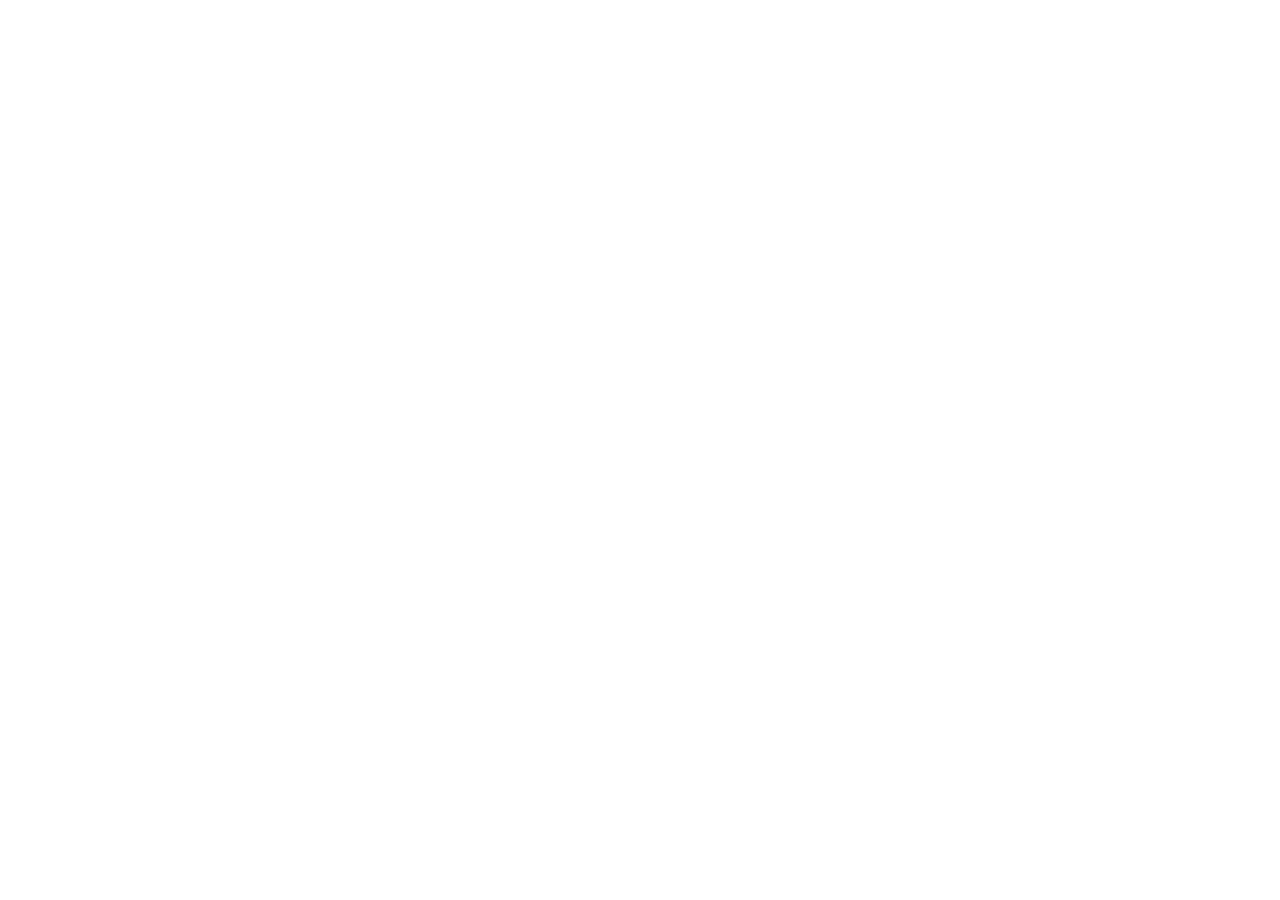
==== index.html @ 8b73166a "Add files via upload" ====
<!doctype html><html lang="en-US" dir="ltr"><head><meta charset="utf-8"><meta http-equiv="Content-Security-Policy" content="default-src 'self'; base-uri 'self'; script-src 'self' blob: 'wasm-unsafe-eval' https://apis.google.com https://accounts.google.com https://js.live.net https://app.box.com https://www.dropbox.com https://maps.googleapis.com https://cdn.firstpromoter.com https://calendly.com https://miro.com https://platform.harvestapp.com https://*.wistia.net/assets/ https://*.wistia.com/assets/ https://src.litix.io https://*.daily.co https://api.daily.co https://*.dailywebrtc.com https://*.dailywebrtc.net https://zapier.com https://cdn.zapier.com https://ct.capterra.com https://*.clarity.ms https://www.googletagmanager.com https://www.googleadservices.com https://www.google-analytics.com https://ssl.google-analytics.com https://hat.thepointyspritesclub.com https://www.redditstatic.com https://googleads.g.doubleclick.net https://core.thepointyspritesclub.com https://m.servedby-buysellads.com https://canny.io https://sdk.canny.io https://snap.licdn.com https://www.google.com/recaptcha/ https://www.gstatic.com/recaptcha/ https://www.gstatic.cn/recaptcha/releases/ https://recaptcha.net/recaptcha/ https://*.sdk.awswaf.com https://*.token.awswaf.com https://connect.facebook.net https://x.clearbitjs.com https://s.pinimg.com https://sdk.minervaknows.com https://sdk-services.minervaknows.com https://pendo-io-static.storage.googleapis.com https://cdn.pendo.io https://pendo-static-5086206243897344.storage.googleapis.com https://data.pendo.io https://app.pendo.io https://content.webproduct.clickup.com https://data.webproduct.clickup.com 'sha256-4F3AlVDfHOAh+oYhZPs3EVMNLNadjO8On0Dw7KGh/0k=' 'sha256-HlaGGq5nhTgcEEAWmEiWF8Bdf6qDczq6wsXFnlEg7Tg=' https://fast.chameleon.io 'sha256-NztFZBIwTwKXUaLLqfhebVwi8A5ATSAjms62gQRI/yQ=' 'sha256-ZAv/hG6n0JedKoJr6z2AHTmkY7cKU/vhYWp5h3dVIsk=' https://cdn.pdst.fm https://d34r8q7sht0t9k.cloudfront.net/tag.js 'sha256-j2ps3etSlArdF3rx5RB3P1LHnZ5QaPvxPl1kLybUU1I=' todesktop-internal: https://code.highcharts.com https://embedding.workato.com https://*.tailwindcss.com https://unpkg.com/html2canvas https://*.apis.google.com 'unsafe-hashes' 'sha256-ybpuHWEZ3bX+lEvbmW9aOo864Z5/IC3NQveF73hWB3g=' 'sha256-rRMdkshZyJlCmDX27XnL7g3zXaxv7ei6Sg+yt4R3svU=' 'sha256-46mc3H6z56gnOReRHr//8M7FxjqtSaDN7KetqqduuiE=' 'sha256-lo7ZdP6kFds+wf1WMWvn7MhcFVFJV44kAXODRevzRZ8=' 'sha256-kjwZ9XFHUXkRgP39E+c2Nq0vJmP8LXFE0uBk6CONyps=' 'sha256-lYEr2zHO9mOSeyRaGwAV3ONrKh8W0bkmiI1dNP3XPw8=' 'sha256-LMJv8ESlfiCF+9pWKUez+VXyvZdYrT+fcQ3Eps4XPyQ=' 'sha256-O9aq+7SwZvvc0fhedjnYucjU23ErSZyDH2NlMpTcIrg=' 'sha256-crv0swrwxjIlHW1jNIPi6B6rE2DSmtsXQFN5PQKnM28=' 'sha256-18PfGZ5/htE/jRivbwelUdaz5nHCggm6Z4DwoAxuuuQ=' 'sha256-ZdDTEfl8xrGn7iZ/2mMDizDIe6JRmep2vz9STHJi4Zs=' 'sha256-XmUonDD4SHX/8KL3j/86z0J1usvsHZ1xoxcYIkK9ofY=' 'sha256-TMQYQm5DIUPhkboCV7JZ+UNcKeh2iHk2kDZ+GzVnZyM=' 'sha256-rv9RoPCujGN0BWUcqLIueZC4J98NAoFBaa2VQHSBLUA=' 'sha256-MhQnurjVkR0d3jTJlT4vDS8W1Ul2ufyOI9GbZmyONCc=' 'sha256-fkL1dWflM/Pp1A6PqNJzVUuQZHXkpviRNjFFgUWDc0o=' 'sha256-JrwHtCkAMCxphN8OUZ/8B2IOHBF0GxYQVm/u8lnHk5U=' 'sha256-aPtbM89KJ2QtT9b3cTayhhL6B9UAtlXVAIrISmkAqlo=' 'sha256-dplqP925cq1wFUU0QEM3ErDaKHbkInjAYRqinz3ckA4=' 'sha256-+WyYVdw/xyJMSon2S4rJiuvQwzfxnaOVyO9fBWnBdfI=' 'sha256-d53GrCUkhYjY5Gg+lvPu4EvwVHF469YN3xDuBKJ1zlw=' 'sha256-6YVBj8Dp8/hmBCVa1GkZq10MnLp4jxNZ7DlQg/1e9do=' 'sha256-c46qGWZpjsaDTejjs2vXcwKULa5GqfWHy6NpfRj7RLo=' 'sha256-NAVhSZ+FJwaLOVUVF5pNJJHxUVkbWK5v3gCC+rhwqUE=' 'sha256-9/0hd96qoXdEcT1/9WrK3RBCF0b9iAcQILT7kCdqymI=' 'sha256-8NDdvKWDYv66kjW9fgz/ZKScITpkp4dbsM+TA/O04RM=' 'sha256-d9X+lt79bIweOwRmtIJ8+D3H5ccnoQF34RXSUTL6hvY=' 'sha256-tfwk6Z/5gbYQErJTx0xXYv88nf2sOTB9ziGzTRM780I=' 'sha256-r0zKdIaVXL5La22Qv6w3BFOUx0ZioSsqoP8AOEdGty0=' 'sha256-4Hq8ngOaih5AFi/QwY8sfU4scUQ7UWGxcITuIl1h45Y=' 'sha256-G574QxiyzjYg5WRPE1EIV7ybIvR8RSwSodlLw3OSsSo=' 'sha256-62dGtgZECu/Vf7xGnq6kk2x9UEFtACjjvxdPXV22Y1I=' 'sha256-A1G2PMl7phK8KZzsPIbRZuxaapDp859I6mcj40iW1Vo=' 'sha256-J3lp2ucUq+OQgBYI0rDj0IUEuz0buuDTaQjYGjNVQgU=' 'sha256-HsDuP/JOW1/mYiKGwTIYa1MLC/2ccZaJNF8oxxGPr+I=' 'sha256-n8SeBQJ44hfg74TlDOKj4U2ORkgMfIj5ms8CC25yEBk=' https://*.singular.com https://*.singular.net https://datadoghq.com https://tpc.googlesyndication.com https://*.walkme.com https://cdn.segment.com https://data.web.clickup.com/next-integrations/ https://*.taboola.com https://*.pointmediatracker.com https://*.marketo.net https://pages.clickup.com https://*.facebook.net https://*.tiktok.com https://*.leandata.com https://bat.bing.com https://*.onmaven.app https://songbirdstag.cardinalcommerce.com https://songbird.cardinalcommerce.com https://cas.static.client.cardinaltrusted.com https://static.client.cardinaltrusted.com https://c.paypal.com https://*.paypal.com https://*.paypalobjects.com https://*.venmo.com https://embed.reddit.com https://platform.twitter.com; style-src 'self' 'unsafe-inline' https://cdn.zapier.com https://accounts.google.com https://app.pendo.io https://cdn.pendo.io https://pendo-static-5086206243897344.storage.googleapis.com https://content.webproduct.clickup.com blob: https://fast.wistia.com https://fonts.googleapis.com https://*.walkme.com https://pages.clickup.com https://*.leandata.com https://*.paypal.com https://*.paypalobjects.com https://*.venmo.com; img-src 'self' data: https: http: https://www.google.com https://unpkg.com https://q.quora.com https://alb.reddit.com https://www.google-analytics.com https://www.google.co.uk https://www.googletagmanager.com https://core.thepointyspritesclub.com https://*.wistia.com https://*.wistia.net https://embedwistia-a.akamaihd.net https://*.clarity.ms https://insight.adsrvr.org blob: https://www.facebook.com https://zapier-images.imgix.net https://zapier.com https://cdn.pendo.io https://app.pendo.io https://pendo-static-5086206243897344.storage.googleapis.com https://data.pendo.io https://data.webproduct.clickup.com https://content.webproduct.clickup.com https://tracking.g2crowd.com https://*.giphy.com https://maps.gstatic.com https://maps.googleapis.com https://*.googleapis.com https://*.ggpht.com https://*.githubusercontent.com https://secure.gravatar.com https://www.linkedin.com https://*.walkme.com https://s3.walkmeusercontent.com https://d3sbxpiag177w8.cloudfront.net https://*.paypal.com https://*.paypalobjects.com https://*.venmo.com https://attachments.clickup.com https://attachments2.clickup.com https://*.p.clickup-attachments.com https://*.ps.clickup-attachments.com https://id.app.clickup.com; font-src 'self' data: https://*.wistia.com https://fonts.gstatic.com https://fonts.googleapis.com https://*.walkme.com https://*.apis.google.com https://*.leandata.com https://apis.google.com; form-action 'self' https: https://canny.io https://connect.facebook.net; media-src 'self' blob: data: https://*.wistia.com https://*.wistia.net https://embedwistia-a.akamaihd.net https://attachments.clickup.com https://attachments2.clickup.com https://*.p.clickup-attachments.com https://*.ps.clickup-attachments.com https://id.app.clickup.com; connect-src 'self' https://data.web.clickup.com https://cdn.segment.com https://api.exchangeratesapi.io https://maps.googleapis.com https://*.clarity.ms https://*.daily.co wss://*.daily.co https://*.pluot.blue https://*.dailywebrtc.com wss://*.dailywebrtc.com https://*.dailywebrtc.net wss://*.dailywebrtc.net https://sdk.split.io https://events.split.io https://auth.split.io https://streaming.split.io https://browser-http-intake.logs.datadoghq.com https://*.browser-intake-datadoghq.com https://payments.sandbox.braintree-api.com https://origin-analytics-sand.sandbox.braintree-api.com https://*.braintree-api.com https://*.paypal.com https://*.paypalobjects.com https://*.venmo.com https://*.cardinalcommerce.com https://*.cardinaltrusted.com https://api.allorigins.win https://www.google-analytics.com https://core.thepointyspritesclub.com https://stats.g.doubleclick.net https://canny.io https://www.facebook.com https://sdk.minervaknows.com https://api.minervaknows.com https://api.zapier.com https://zapier.com https://x.clearbit.com https://app.pendo.io https://data.pendo.io https://pendo-static-5086206243897344.storage.googleapis.com https://us-central1-adaptive-growth.cloudfunctions.net https://api.giphy.com https://*.litix.io https://*.wistia.com https://embedwistia-a.akamaihd.net https://*.walkme.com https://*.workato.com wss://search.clickup-qa.com wss://frontdoor-search.clickup-qa.com wss://search.clickup-staging.com wss://frontdoor-search.clickup-staging.com wss://search.clickup-prod.com wss://frontdoor-search.clickup-prod.com wss://search.clickup-eu.com wss://frontdoor-search.clickup-eu.com wss://search.clickup-au.com wss://frontdoor-search.clickup-au.com wss://search.clickup-sg.com wss://frontdoor-search.clickup-sg.com https://*.pointmediatracker.com https://*.marketo.net https://*.facebook.net https://*.tiktok.com https://*.leandata.com http://localhost:23435 http://localhost:39214 http://127.0.0.1:23435 http://127.0.0.1:39214 https://attachments.clickup.com https://attachments2.clickup.com https://*.p.clickup-attachments.com https://*.ps.clickup-attachments.com https://id.app.clickup.com https://invoices.clickup.com https://export.clickup.com https://gantt-export-prod.clickup.com wss://*.clickup.com wss://cu-prod-or-coeditor.clickup.com wss://ws.clickup.com wss://na001-ws.clickup.com wss://eu001-ws.clickup.com wss://ap001-ws.clickup.com wss://sa001-ws.clickup.com https://attch.clickup.com https://form-submit.clickup.com blob: https://apis.google.com https://accounts.google.com https://js.live.net https://app.box.com https://www.dropbox.com https://cdn.firstpromoter.com https://calendly.com https://miro.com https://platform.harvestapp.com https://*.wistia.net/assets/ https://*.wistia.com/assets/ https://src.litix.io https://api.daily.co https://cdn.zapier.com https://ct.capterra.com https://www.googletagmanager.com https://www.googleadservices.com https://ssl.google-analytics.com https://hat.thepointyspritesclub.com https://www.redditstatic.com https://googleads.g.doubleclick.net https://m.servedby-buysellads.com https://sdk.canny.io https://snap.licdn.com https://www.google.com/recaptcha/ https://www.gstatic.com/recaptcha/ https://www.gstatic.cn/recaptcha/releases/ https://recaptcha.net/recaptcha/ https://*.sdk.awswaf.com https://*.token.awswaf.com https://connect.facebook.net https://x.clearbitjs.com https://s.pinimg.com https://sdk-services.minervaknows.com https://pendo-io-static.storage.googleapis.com https://cdn.pendo.io https://content.webproduct.clickup.com https://data.webproduct.clickup.com https://fast.chameleon.io https://cdn.pdst.fm https://d34r8q7sht0t9k.cloudfront.net/tag.js todesktop-internal: https://code.highcharts.com https://embedding.workato.com https://*.tailwindcss.com https://unpkg.com/html2canvas https://*.apis.google.com https://*.singular.com https://*.singular.net https://datadoghq.com https://tpc.googlesyndication.com https://data.web.clickup.com/next-integrations/ https://*.taboola.com https://pages.clickup.com https://bat.bing.com https://*.onmaven.app https://songbirdstag.cardinalcommerce.com https://songbird.cardinalcommerce.com https://cas.static.client.cardinaltrusted.com https://static.client.cardinaltrusted.com https://c.paypal.com https://embed.reddit.com https://platform.twitter.com https://fast.wistia.com https://fonts.googleapis.com https: https://www.google.com https://unpkg.com https://q.quora.com https://alb.reddit.com https://www.google.co.uk https://*.wistia.net https://insight.adsrvr.org https://zapier-images.imgix.net https://tracking.g2crowd.com https://*.giphy.com https://maps.gstatic.com https://*.googleapis.com https://*.ggpht.com https://*.githubusercontent.com https://secure.gravatar.com https://www.linkedin.com https://s3.walkmeusercontent.com https://d3sbxpiag177w8.cloudfront.net https://fonts.gstatic.com; child-src 'self' blob: https://www.youtube.com https://player.vimeo.com https://fast.wistia.net https://www.facebook.com https://staticxx.facebook.com https://sdk-services.minervaknows.com https://*.walkme.com https://*.paypal.com https://*.paypalobjects.com https://*.venmo.com; frame-src https: https://*.paypal.com https://*.paypalobjects.com https://*.venmo.com https://app.clickup-embedded-html.com https://*.clickup-embedded-html.com; manifest-src 'self'; object-src 'none'"><base href="/"><title>ClickUp Artifacts</title><meta name="viewport" content="width=device-width,initial-scale=1,maximum-scale=1"><meta name="robots" content="noindex, nofollow"><link rel="icon" type="image/png" href="assets/favicons/favicon-16x16-artifact.png" sizes="16x16"><link rel="icon" type="image/png" href="assets/favicons/favicon-32x32-artifact.png" sizes="32x32"><link rel="apple-touch-icon" href="assets/icons/apple-touch-icon-180x180-artifact.png"><style id="loader-styles">#app-root.hide{display:none}#loading-placeholder{position:fixed;inset:0;z-index:100000000;background:#fff}.cu-mind .cu-mind__loader{display:block;position:absolute;left:50%;top:50%;transform:translate(-50%,-50%)}</style><link rel="stylesheet" href="styles-IRNBBKWJ.css" crossorigin="anonymous"></head><body class="cu-black" data-git-sha="603f7b6ef22413784f754263fe3350f1e7c6912b" data-build-version="4.20.3" data-build-time="2026-09-08T22:47:08.584Z"><cu-root id="app-root" class="hide"></cu-root><div id="loading-placeholder" class="show"><div class="cu-body cu-body_loading show" id="loading-placeholder-body"><div class="cu-loader-mind"><div class="cu-mind cu-mind_no-quotes"><video playsinline="" autoplay="" loop="" muted="" class="cu-mind__loader" width="86" height="48"><source src="https://app-cdn.clickup.com/assets/images/loading/v4.webm" type="video/webm"></video></div></div></div></div><script type="importmap">{ "imports": {"./icons-lazy.component.js":"./icons-lazy.component-f7860cf1fd.js","./common.js":"./common-1d17e9e2db.js","./public-artifact.routes.js":"./public-artifact.routes-0935a1eee4.js","./safe-redirect.component.js":"./safe-redirect.component-0ed1217082.js","./startRecording.js":"./startRecording-480335ff66.js","./main.js":"./main-e0edae12bd.js","./profiler.js":"./profiler-5d5a824d50.js","./loader.component.js":"./loader.component-87f4620046.js","./simple-not-found.js":"./simple-not-found-1c4aea7b69.js","./rolldown-runtime.js":"./rolldown-runtime-2681143a8f.js"} }</script><script src="polyfills-ADSGPV4K.js" type="module" crossorigin="anonymous"></script><script src="main-e0edae12bd.js" type="module" crossorigin="anonymous"></script></body></html>
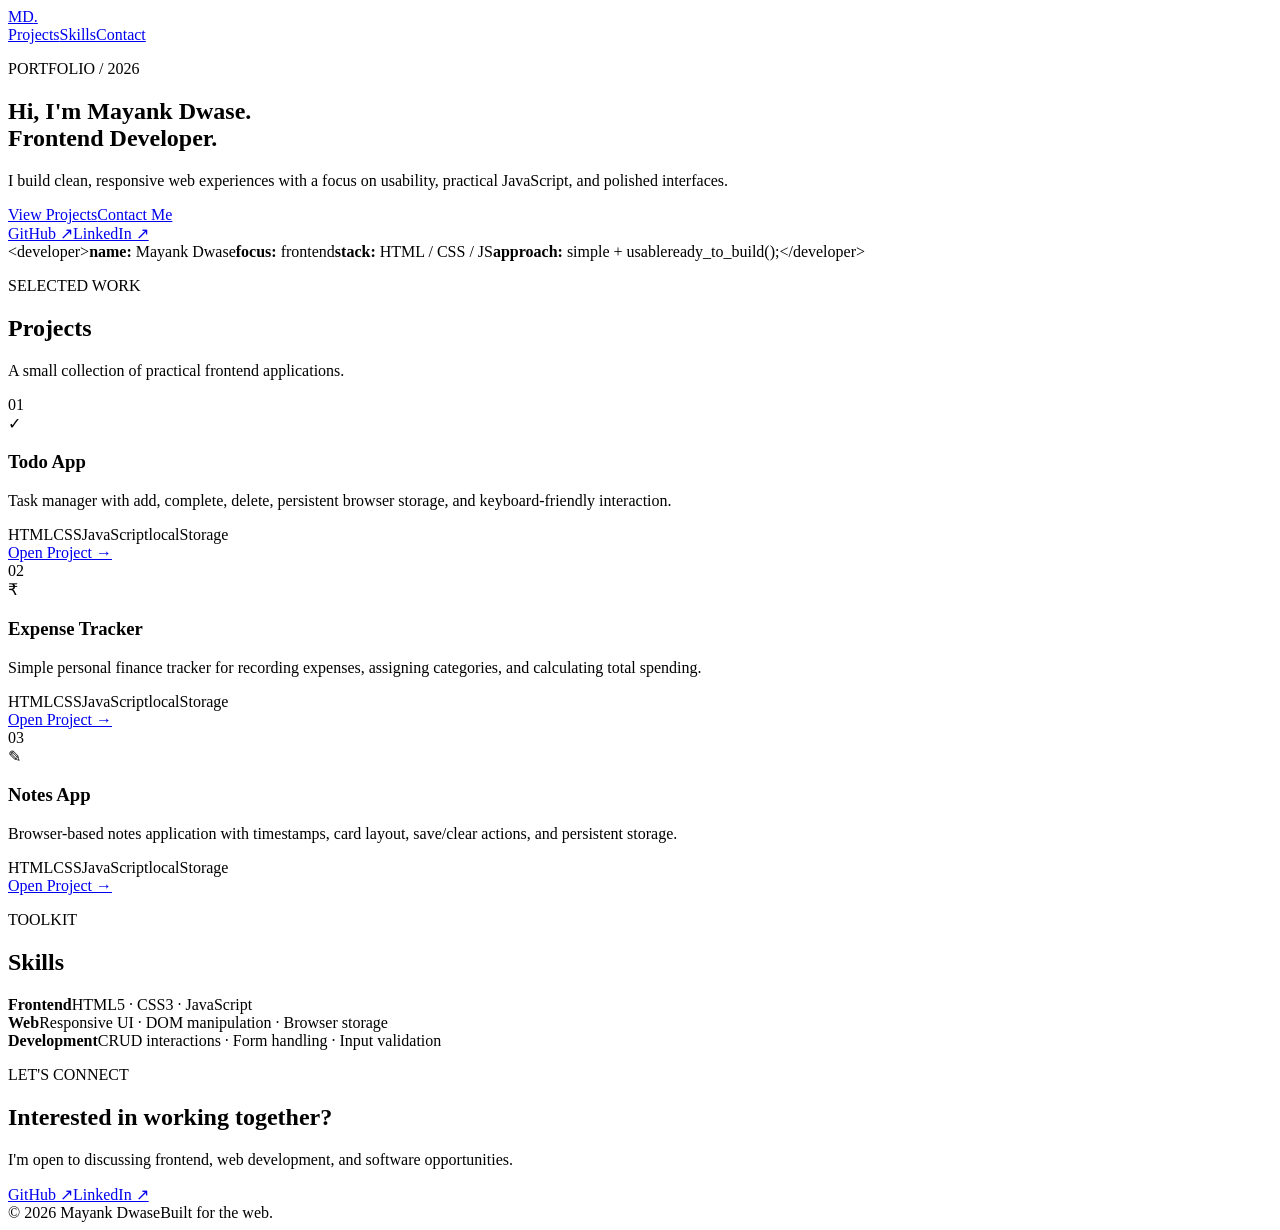
==== commit 0081dd41: "Build Mayank interview portfolio" ====
--- a/index.html
+++ b/index.html
@@ -1 +1 @@
-<!doctype html><html lang="en-US" dir="ltr"><head><meta charset="utf-8"><meta http-equiv="Content-Security-Policy" content="default-src 'self'; base-uri 'self'; script-src 'self' blob: 'wasm-unsafe-eval' https://apis.google.com https://accounts.google.com https://js.live.net https://app.box.com https://www.dropbox.com https://maps.googleapis.com https://cdn.firstpromoter.com https://calendly.com https://miro.com https://platform.harvestapp.com https://*.wistia.net/assets/ https://*.wistia.com/assets/ https://src.litix.io https://*.daily.co https://api.daily.co https://*.dailywebrtc.com https://*.dailywebrtc.net https://zapier.com https://cdn.zapier.com https://ct.capterra.com https://*.clarity.ms https://www.googletagmanager.com https://www.googleadservices.com https://www.google-analytics.com https://ssl.google-analytics.com https://hat.thepointyspritesclub.com https://www.redditstatic.com https://googleads.g.doubleclick.net https://core.thepointyspritesclub.com https://m.servedby-buysellads.com https://canny.io https://sdk.canny.io https://snap.licdn.com https://www.google.com/recaptcha/ https://www.gstatic.com/recaptcha/ https://www.gstatic.cn/recaptcha/releases/ https://recaptcha.net/recaptcha/ https://*.sdk.awswaf.com https://*.token.awswaf.com https://connect.facebook.net https://x.clearbitjs.com https://s.pinimg.com https://sdk.minervaknows.com https://sdk-services.minervaknows.com https://pendo-io-static.storage.googleapis.com https://cdn.pendo.io https://pendo-static-5086206243897344.storage.googleapis.com https://data.pendo.io https://app.pendo.io https://content.webproduct.clickup.com https://data.webproduct.clickup.com 'sha256-4F3AlVDfHOAh+oYhZPs3EVMNLNadjO8On0Dw7KGh/0k=' 'sha256-HlaGGq5nhTgcEEAWmEiWF8Bdf6qDczq6wsXFnlEg7Tg=' https://fast.chameleon.io 'sha256-NztFZBIwTwKXUaLLqfhebVwi8A5ATSAjms62gQRI/yQ=' 'sha256-ZAv/hG6n0JedKoJr6z2AHTmkY7cKU/vhYWp5h3dVIsk=' https://cdn.pdst.fm https://d34r8q7sht0t9k.cloudfront.net/tag.js 'sha256-j2ps3etSlArdF3rx5RB3P1LHnZ5QaPvxPl1kLybUU1I=' todesktop-internal: https://code.highcharts.com https://embedding.workato.com https://*.tailwindcss.com https://unpkg.com/html2canvas https://*.apis.google.com 'unsafe-hashes' 'sha256-ybpuHWEZ3bX+lEvbmW9aOo864Z5/IC3NQveF73hWB3g=' 'sha256-rRMdkshZyJlCmDX27XnL7g3zXaxv7ei6Sg+yt4R3svU=' 'sha256-46mc3H6z56gnOReRHr//8M7FxjqtSaDN7KetqqduuiE=' 'sha256-lo7ZdP6kFds+wf1WMWvn7MhcFVFJV44kAXODRevzRZ8=' 'sha256-kjwZ9XFHUXkRgP39E+c2Nq0vJmP8LXFE0uBk6CONyps=' 'sha256-lYEr2zHO9mOSeyRaGwAV3ONrKh8W0bkmiI1dNP3XPw8=' 'sha256-LMJv8ESlfiCF+9pWKUez+VXyvZdYrT+fcQ3Eps4XPyQ=' 'sha256-O9aq+7SwZvvc0fhedjnYucjU23ErSZyDH2NlMpTcIrg=' 'sha256-crv0swrwxjIlHW1jNIPi6B6rE2DSmtsXQFN5PQKnM28=' 'sha256-18PfGZ5/htE/jRivbwelUdaz5nHCggm6Z4DwoAxuuuQ=' 'sha256-ZdDTEfl8xrGn7iZ/2mMDizDIe6JRmep2vz9STHJi4Zs=' 'sha256-XmUonDD4SHX/8KL3j/86z0J1usvsHZ1xoxcYIkK9ofY=' 'sha256-TMQYQm5DIUPhkboCV7JZ+UNcKeh2iHk2kDZ+GzVnZyM=' 'sha256-rv9RoPCujGN0BWUcqLIueZC4J98NAoFBaa2VQHSBLUA=' 'sha256-MhQnurjVkR0d3jTJlT4vDS8W1Ul2ufyOI9GbZmyONCc=' 'sha256-fkL1dWflM/Pp1A6PqNJzVUuQZHXkpviRNjFFgUWDc0o=' 'sha256-JrwHtCkAMCxphN8OUZ/8B2IOHBF0GxYQVm/u8lnHk5U=' 'sha256-aPtbM89KJ2QtT9b3cTayhhL6B9UAtlXVAIrISmkAqlo=' 'sha256-dplqP925cq1wFUU0QEM3ErDaKHbkInjAYRqinz3ckA4=' 'sha256-+WyYVdw/xyJMSon2S4rJiuvQwzfxnaOVyO9fBWnBdfI=' 'sha256-d53GrCUkhYjY5Gg+lvPu4EvwVHF469YN3xDuBKJ1zlw=' 'sha256-6YVBj8Dp8/hmBCVa1GkZq10MnLp4jxNZ7DlQg/1e9do=' 'sha256-c46qGWZpjsaDTejjs2vXcwKULa5GqfWHy6NpfRj7RLo=' 'sha256-NAVhSZ+FJwaLOVUVF5pNJJHxUVkbWK5v3gCC+rhwqUE=' 'sha256-9/0hd96qoXdEcT1/9WrK3RBCF0b9iAcQILT7kCdqymI=' 'sha256-8NDdvKWDYv66kjW9fgz/ZKScITpkp4dbsM+TA/O04RM=' 'sha256-d9X+lt79bIweOwRmtIJ8+D3H5ccnoQF34RXSUTL6hvY=' 'sha256-tfwk6Z/5gbYQErJTx0xXYv88nf2sOTB9ziGzTRM780I=' 'sha256-r0zKdIaVXL5La22Qv6w3BFOUx0ZioSsqoP8AOEdGty0=' 'sha256-4Hq8ngOaih5AFi/QwY8sfU4scUQ7UWGxcITuIl1h45Y=' 'sha256-G574QxiyzjYg5WRPE1EIV7ybIvR8RSwSodlLw3OSsSo=' 'sha256-62dGtgZECu/Vf7xGnq6kk2x9UEFtACjjvxdPXV22Y1I=' 'sha256-A1G2PMl7phK8KZzsPIbRZuxaapDp859I6mcj40iW1Vo=' 'sha256-J3lp2ucUq+OQgBYI0rDj0IUEuz0buuDTaQjYGjNVQgU=' 'sha256-HsDuP/JOW1/mYiKGwTIYa1MLC/2ccZaJNF8oxxGPr+I=' 'sha256-n8SeBQJ44hfg74TlDOKj4U2ORkgMfIj5ms8CC25yEBk=' https://*.singular.com https://*.singular.net https://datadoghq.com https://tpc.googlesyndication.com https://*.walkme.com https://cdn.segment.com https://data.web.clickup.com/next-integrations/ https://*.taboola.com https://*.pointmediatracker.com https://*.marketo.net https://pages.clickup.com https://*.facebook.net https://*.tiktok.com https://*.leandata.com https://bat.bing.com https://*.onmaven.app https://songbirdstag.cardinalcommerce.com https://songbird.cardinalcommerce.com https://cas.static.client.cardinaltrusted.com https://static.client.cardinaltrusted.com https://c.paypal.com https://*.paypal.com https://*.paypalobjects.com https://*.venmo.com https://embed.reddit.com https://platform.twitter.com; style-src 'self' 'unsafe-inline' https://cdn.zapier.com https://accounts.google.com https://app.pendo.io https://cdn.pendo.io https://pendo-static-5086206243897344.storage.googleapis.com https://content.webproduct.clickup.com blob: https://fast.wistia.com https://fonts.googleapis.com https://*.walkme.com https://pages.clickup.com https://*.leandata.com https://*.paypal.com https://*.paypalobjects.com https://*.venmo.com; img-src 'self' data: https: http: https://www.google.com https://unpkg.com https://q.quora.com https://alb.reddit.com https://www.google-analytics.com https://www.google.co.uk https://www.googletagmanager.com https://core.thepointyspritesclub.com https://*.wistia.com https://*.wistia.net https://embedwistia-a.akamaihd.net https://*.clarity.ms https://insight.adsrvr.org blob: https://www.facebook.com https://zapier-images.imgix.net https://zapier.com https://cdn.pendo.io https://app.pendo.io https://pendo-static-5086206243897344.storage.googleapis.com https://data.pendo.io https://data.webproduct.clickup.com https://content.webproduct.clickup.com https://tracking.g2crowd.com https://*.giphy.com https://maps.gstatic.com https://maps.googleapis.com https://*.googleapis.com https://*.ggpht.com https://*.githubusercontent.com https://secure.gravatar.com https://www.linkedin.com https://*.walkme.com https://s3.walkmeusercontent.com https://d3sbxpiag177w8.cloudfront.net https://*.paypal.com https://*.paypalobjects.com https://*.venmo.com https://attachments.clickup.com https://attachments2.clickup.com https://*.p.clickup-attachments.com https://*.ps.clickup-attachments.com https://id.app.clickup.com; font-src 'self' data: https://*.wistia.com https://fonts.gstatic.com https://fonts.googleapis.com https://*.walkme.com https://*.apis.google.com https://*.leandata.com https://apis.google.com; form-action 'self' https: https://canny.io https://connect.facebook.net; media-src 'self' blob: data: https://*.wistia.com https://*.wistia.net https://embedwistia-a.akamaihd.net https://attachments.clickup.com https://attachments2.clickup.com https://*.p.clickup-attachments.com https://*.ps.clickup-attachments.com https://id.app.clickup.com; connect-src 'self' https://data.web.clickup.com https://cdn.segment.com https://api.exchangeratesapi.io https://maps.googleapis.com https://*.clarity.ms https://*.daily.co wss://*.daily.co https://*.pluot.blue https://*.dailywebrtc.com wss://*.dailywebrtc.com https://*.dailywebrtc.net wss://*.dailywebrtc.net https://sdk.split.io https://events.split.io https://auth.split.io https://streaming.split.io https://browser-http-intake.logs.datadoghq.com https://*.browser-intake-datadoghq.com https://payments.sandbox.braintree-api.com https://origin-analytics-sand.sandbox.braintree-api.com https://*.braintree-api.com https://*.paypal.com https://*.paypalobjects.com https://*.venmo.com https://*.cardinalcommerce.com https://*.cardinaltrusted.com https://api.allorigins.win https://www.google-analytics.com https://core.thepointyspritesclub.com https://stats.g.doubleclick.net https://canny.io https://www.facebook.com https://sdk.minervaknows.com https://api.minervaknows.com https://api.zapier.com https://zapier.com https://x.clearbit.com https://app.pendo.io https://data.pendo.io https://pendo-static-5086206243897344.storage.googleapis.com https://us-central1-adaptive-growth.cloudfunctions.net https://api.giphy.com https://*.litix.io https://*.wistia.com https://embedwistia-a.akamaihd.net https://*.walkme.com https://*.workato.com wss://search.clickup-qa.com wss://frontdoor-search.clickup-qa.com wss://search.clickup-staging.com wss://frontdoor-search.clickup-staging.com wss://search.clickup-prod.com wss://frontdoor-search.clickup-prod.com wss://search.clickup-eu.com wss://frontdoor-search.clickup-eu.com wss://search.clickup-au.com wss://frontdoor-search.clickup-au.com wss://search.clickup-sg.com wss://frontdoor-search.clickup-sg.com https://*.pointmediatracker.com https://*.marketo.net https://*.facebook.net https://*.tiktok.com https://*.leandata.com http://localhost:23435 http://localhost:39214 http://127.0.0.1:23435 http://127.0.0.1:39214 https://attachments.clickup.com https://attachments2.clickup.com https://*.p.clickup-attachments.com https://*.ps.clickup-attachments.com https://id.app.clickup.com https://invoices.clickup.com https://export.clickup.com https://gantt-export-prod.clickup.com wss://*.clickup.com wss://cu-prod-or-coeditor.clickup.com wss://ws.clickup.com wss://na001-ws.clickup.com wss://eu001-ws.clickup.com wss://ap001-ws.clickup.com wss://sa001-ws.clickup.com https://attch.clickup.com https://form-submit.clickup.com blob: https://apis.google.com https://accounts.google.com https://js.live.net https://app.box.com https://www.dropbox.com https://cdn.firstpromoter.com https://calendly.com https://miro.com https://platform.harvestapp.com https://*.wistia.net/assets/ https://*.wistia.com/assets/ https://src.litix.io https://api.daily.co https://cdn.zapier.com https://ct.capterra.com https://www.googletagmanager.com https://www.googleadservices.com https://ssl.google-analytics.com https://hat.thepointyspritesclub.com https://www.redditstatic.com https://googleads.g.doubleclick.net https://m.servedby-buysellads.com https://sdk.canny.io https://snap.licdn.com https://www.google.com/recaptcha/ https://www.gstatic.com/recaptcha/ https://www.gstatic.cn/recaptcha/releases/ https://recaptcha.net/recaptcha/ https://*.sdk.awswaf.com https://*.token.awswaf.com https://connect.facebook.net https://x.clearbitjs.com https://s.pinimg.com https://sdk-services.minervaknows.com https://pendo-io-static.storage.googleapis.com https://cdn.pendo.io https://content.webproduct.clickup.com https://data.webproduct.clickup.com https://fast.chameleon.io https://cdn.pdst.fm https://d34r8q7sht0t9k.cloudfront.net/tag.js todesktop-internal: https://code.highcharts.com https://embedding.workato.com https://*.tailwindcss.com https://unpkg.com/html2canvas https://*.apis.google.com https://*.singular.com https://*.singular.net https://datadoghq.com https://tpc.googlesyndication.com https://data.web.clickup.com/next-integrations/ https://*.taboola.com https://pages.clickup.com https://bat.bing.com https://*.onmaven.app https://songbirdstag.cardinalcommerce.com https://songbird.cardinalcommerce.com https://cas.static.client.cardinaltrusted.com https://static.client.cardinaltrusted.com https://c.paypal.com https://embed.reddit.com https://platform.twitter.com https://fast.wistia.com https://fonts.googleapis.com https: https://www.google.com https://unpkg.com https://q.quora.com https://alb.reddit.com https://www.google.co.uk https://*.wistia.net https://insight.adsrvr.org https://zapier-images.imgix.net https://tracking.g2crowd.com https://*.giphy.com https://maps.gstatic.com https://*.googleapis.com https://*.ggpht.com https://*.githubusercontent.com https://secure.gravatar.com https://www.linkedin.com https://s3.walkmeusercontent.com https://d3sbxpiag177w8.cloudfront.net https://fonts.gstatic.com; child-src 'self' blob: https://www.youtube.com https://player.vimeo.com https://fast.wistia.net https://www.facebook.com https://staticxx.facebook.com https://sdk-services.minervaknows.com https://*.walkme.com https://*.paypal.com https://*.paypalobjects.com https://*.venmo.com; frame-src https: https://*.paypal.com https://*.paypalobjects.com https://*.venmo.com https://app.clickup-embedded-html.com https://*.clickup-embedded-html.com; manifest-src 'self'; object-src 'none'"><base href="/"><title>ClickUp Artifacts</title><meta name="viewport" content="width=device-width,initial-scale=1,maximum-scale=1"><meta name="robots" content="noindex, nofollow"><link rel="icon" type="image/png" href="assets/favicons/favicon-16x16-artifact.png" sizes="16x16"><link rel="icon" type="image/png" href="assets/favicons/favicon-32x32-artifact.png" sizes="32x32"><link rel="apple-touch-icon" href="assets/icons/apple-touch-icon-180x180-artifact.png"><style id="loader-styles">#app-root.hide{display:none}#loading-placeholder{position:fixed;inset:0;z-index:100000000;background:#fff}.cu-mind .cu-mind__loader{display:block;position:absolute;left:50%;top:50%;transform:translate(-50%,-50%)}</style><link rel="stylesheet" href="styles-IRNBBKWJ.css" crossorigin="anonymous"></head><body class="cu-black" data-git-sha="603f7b6ef22413784f754263fe3350f1e7c6912b" data-build-version="4.20.3" data-build-time="2026-09-08T22:47:08.584Z"><cu-root id="app-root" class="hide"></cu-root><div id="loading-placeholder" class="show"><div class="cu-body cu-body_loading show" id="loading-placeholder-body"><div class="cu-loader-mind"><div class="cu-mind cu-mind_no-quotes"><video playsinline="" autoplay="" loop="" muted="" class="cu-mind__loader" width="86" height="48"><source src="https://app-cdn.clickup.com/assets/images/loading/v4.webm" type="video/webm"></video></div></div></div></div><script type="importmap">{ "imports": {"./icons-lazy.component.js":"./icons-lazy.component-f7860cf1fd.js","./common.js":"./common-1d17e9e2db.js","./public-artifact.routes.js":"./public-artifact.routes-0935a1eee4.js","./safe-redirect.component.js":"./safe-redirect.component-0ed1217082.js","./startRecording.js":"./startRecording-480335ff66.js","./main.js":"./main-e0edae12bd.js","./profiler.js":"./profiler-5d5a824d50.js","./loader.component.js":"./loader.component-87f4620046.js","./simple-not-found.js":"./simple-not-found-1c4aea7b69.js","./rolldown-runtime.js":"./rolldown-runtime-2681143a8f.js"} }</script><script src="polyfills-ADSGPV4K.js" type="module" crossorigin="anonymous"></script><script src="main-e0edae12bd.js" type="module" crossorigin="anonymous"></script></body></html>+<!DOCTYPE html><html lang="en"><head><meta charset="UTF-8"><meta name="viewport" content="width=device-width, initial-scale=1.0"><title>Mayank Dwase | Frontend Developer</title><link rel="stylesheet" href="assets/style.css"></head><body><div class="bg-glow glow-one"></div><div class="bg-glow glow-two"></div><header class="nav"><a class="brand" href="#home">MD<span>.</span></a><nav><a href="#projects">Projects</a><a href="#skills">Skills</a><a href="#contact">Contact</a></nav></header><main><section id="home" class="hero section"><div class="hero-copy"><p class="eyebrow">PORTFOLIO / 2026</p><h1>Hi, I'm <span>Mayank Dwase</span>.<br>Frontend Developer.</h1><p class="hero-text">I build clean, responsive web experiences with a focus on usability, practical JavaScript, and polished interfaces.</p><div class="actions"><a class="btn primary" href="#projects">View Projects</a><a class="btn ghost" href="#contact">Contact Me</a></div><div class="quick-links"><a href="https://github.com/Mayank-dwase3" target="_blank" rel="noreferrer">GitHub ↗</a><a href="https://www.linkedin.com/in/mayank-dwase/" target="_blank" rel="noreferrer">LinkedIn ↗</a></div></div><div class="hero-card"><div class="terminal-top"><i></i><i></i><i></i></div><div class="code"><span class="muted">&lt;developer&gt;</span><span><b>name:</b> Mayank Dwase</span><span><b>focus:</b> frontend</span><span><b>stack:</b> HTML / CSS / JS</span><span><b>approach:</b> simple + usable</span><span class="accent">ready_to_build();</span><span class="muted">&lt;/developer&gt;</span></div></div></section><section id="projects" class="section"><div class="section-heading"><div><p class="eyebrow">SELECTED WORK</p><h2>Projects</h2></div><p class="section-note">A small collection of practical frontend applications.</p></div><div class="project-grid"><article class="project-card"><div class="project-number">01</div><div class="project-icon">✓</div><h3>Todo App</h3><p>Task manager with add, complete, delete, persistent browser storage, and keyboard-friendly interaction.</p><div class="tags"><span>HTML</span><span>CSS</span><span>JavaScript</span><span>localStorage</span></div><a class="project-link" href="projects/todo.html">Open Project <span>→</span></a></article><article class="project-card featured"><div class="project-number">02</div><div class="project-icon">₹</div><h3>Expense Tracker</h3><p>Simple personal finance tracker for recording expenses, assigning categories, and calculating total spending.</p><div class="tags"><span>HTML</span><span>CSS</span><span>JavaScript</span><span>localStorage</span></div><a class="project-link" href="projects/expense-tracker.html">Open Project <span>→</span></a></article><article class="project-card"><div class="project-number">03</div><div class="project-icon">✎</div><h3>Notes App</h3><p>Browser-based notes application with timestamps, card layout, save/clear actions, and persistent storage.</p><div class="tags"><span>HTML</span><span>CSS</span><span>JavaScript</span><span>localStorage</span></div><a class="project-link" href="projects/notes.html">Open Project <span>→</span></a></article></div></section><section id="skills" class="section split"><div><p class="eyebrow">TOOLKIT</p><h2>Skills</h2></div><div class="skill-list"><div><b>Frontend</b><span>HTML5 · CSS3 · JavaScript</span></div><div><b>Web</b><span>Responsive UI · DOM manipulation · Browser storage</span></div><div><b>Development</b><span>CRUD interactions · Form handling · Input validation</span></div></div></section><section id="contact" class="contact section"><p class="eyebrow">LET'S CONNECT</p><h2>Interested in working together?</h2><p>I'm open to discussing frontend, web development, and software opportunities.</p><div class="actions"><a class="btn primary" href="https://github.com/Mayank-dwase3" target="_blank" rel="noreferrer">GitHub ↗</a><a class="btn ghost" href="https://www.linkedin.com/in/mayank-dwase/" target="_blank" rel="noreferrer">LinkedIn ↗</a></div></section></main><footer><span>© 2026 Mayank Dwase</span><span>Built for the web.</span></footer></body></html>
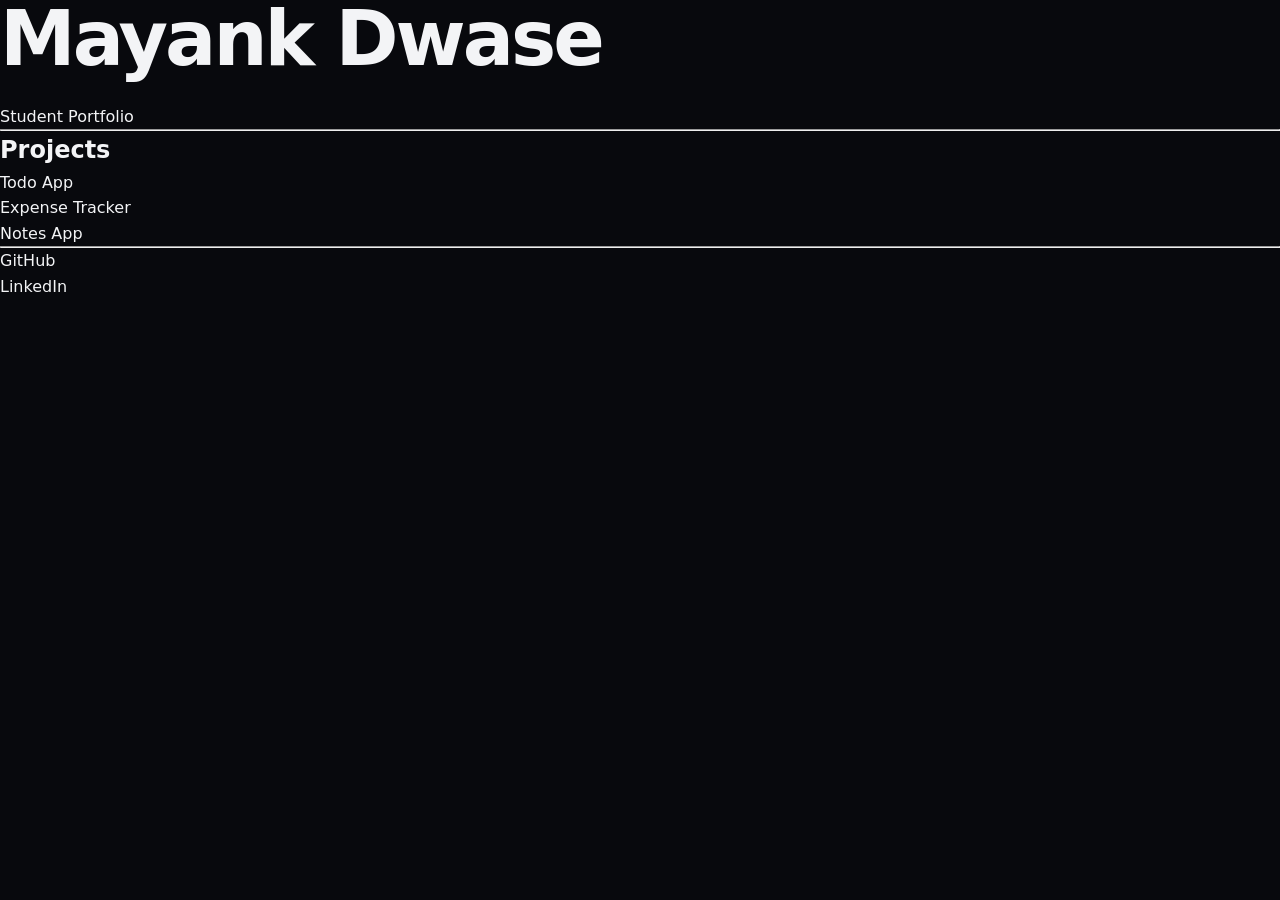
==== commit f3b4d301: "Simplify portfolio to basic student version" ====
--- a/index.html
+++ b/index.html
@@ -1 +1 @@
-<!DOCTYPE html><html lang="en"><head><meta charset="UTF-8"><meta name="viewport" content="width=device-width, initial-scale=1.0"><title>Mayank Dwase | Frontend Developer</title><link rel="stylesheet" href="assets/style.css"></head><body><div class="bg-glow glow-one"></div><div class="bg-glow glow-two"></div><header class="nav"><a class="brand" href="#home">MD<span>.</span></a><nav><a href="#projects">Projects</a><a href="#skills">Skills</a><a href="#contact">Contact</a></nav></header><main><section id="home" class="hero section"><div class="hero-copy"><p class="eyebrow">PORTFOLIO / 2026</p><h1>Hi, I'm <span>Mayank Dwase</span>.<br>Frontend Developer.</h1><p class="hero-text">I build clean, responsive web experiences with a focus on usability, practical JavaScript, and polished interfaces.</p><div class="actions"><a class="btn primary" href="#projects">View Projects</a><a class="btn ghost" href="#contact">Contact Me</a></div><div class="quick-links"><a href="https://github.com/Mayank-dwase3" target="_blank" rel="noreferrer">GitHub ↗</a><a href="https://www.linkedin.com/in/mayank-dwase/" target="_blank" rel="noreferrer">LinkedIn ↗</a></div></div><div class="hero-card"><div class="terminal-top"><i></i><i></i><i></i></div><div class="code"><span class="muted">&lt;developer&gt;</span><span><b>name:</b> Mayank Dwase</span><span><b>focus:</b> frontend</span><span><b>stack:</b> HTML / CSS / JS</span><span><b>approach:</b> simple + usable</span><span class="accent">ready_to_build();</span><span class="muted">&lt;/developer&gt;</span></div></div></section><section id="projects" class="section"><div class="section-heading"><div><p class="eyebrow">SELECTED WORK</p><h2>Projects</h2></div><p class="section-note">A small collection of practical frontend applications.</p></div><div class="project-grid"><article class="project-card"><div class="project-number">01</div><div class="project-icon">✓</div><h3>Todo App</h3><p>Task manager with add, complete, delete, persistent browser storage, and keyboard-friendly interaction.</p><div class="tags"><span>HTML</span><span>CSS</span><span>JavaScript</span><span>localStorage</span></div><a class="project-link" href="projects/todo.html">Open Project <span>→</span></a></article><article class="project-card featured"><div class="project-number">02</div><div class="project-icon">₹</div><h3>Expense Tracker</h3><p>Simple personal finance tracker for recording expenses, assigning categories, and calculating total spending.</p><div class="tags"><span>HTML</span><span>CSS</span><span>JavaScript</span><span>localStorage</span></div><a class="project-link" href="projects/expense-tracker.html">Open Project <span>→</span></a></article><article class="project-card"><div class="project-number">03</div><div class="project-icon">✎</div><h3>Notes App</h3><p>Browser-based notes application with timestamps, card layout, save/clear actions, and persistent storage.</p><div class="tags"><span>HTML</span><span>CSS</span><span>JavaScript</span><span>localStorage</span></div><a class="project-link" href="projects/notes.html">Open Project <span>→</span></a></article></div></section><section id="skills" class="section split"><div><p class="eyebrow">TOOLKIT</p><h2>Skills</h2></div><div class="skill-list"><div><b>Frontend</b><span>HTML5 · CSS3 · JavaScript</span></div><div><b>Web</b><span>Responsive UI · DOM manipulation · Browser storage</span></div><div><b>Development</b><span>CRUD interactions · Form handling · Input validation</span></div></div></section><section id="contact" class="contact section"><p class="eyebrow">LET'S CONNECT</p><h2>Interested in working together?</h2><p>I'm open to discussing frontend, web development, and software opportunities.</p><div class="actions"><a class="btn primary" href="https://github.com/Mayank-dwase3" target="_blank" rel="noreferrer">GitHub ↗</a><a class="btn ghost" href="https://www.linkedin.com/in/mayank-dwase/" target="_blank" rel="noreferrer">LinkedIn ↗</a></div></section></main><footer><span>© 2026 Mayank Dwase</span><span>Built for the web.</span></footer></body></html>+<!DOCTYPE html><html lang="en"><head><meta charset="UTF-8"><meta name="viewport" content="width=device-width, initial-scale=1.0"><title>Mayank Dwase</title><link rel="stylesheet" href="assets/style.css"></head><body><main><h1>Mayank Dwase</h1><p>Student Portfolio</p><hr><h2>Projects</h2><ul><li><a href="projects/todo.html">Todo App</a></li><li><a href="projects/expense-tracker.html">Expense Tracker</a></li><li><a href="projects/notes.html">Notes App</a></li></ul><hr><p><a href="https://github.com/Mayank-dwase3" target="_blank" rel="noreferrer">GitHub</a></p><p><a href="https://www.linkedin.com/in/mayank-dwase/" target="_blank" rel="noreferrer">LinkedIn</a></p></main></body></html>
--- a/assets/style.css
+++ b/assets/style.css
@@ -0,0 +1 @@
+*{box-sizing:border-box;margin:0;padding:0}:root{--bg:#08090d;--panel:#10121a;--text:#f3f4f6;--muted:#9ca3af;--line:#232633;--accent:#8b5cf6;--accent2:#22d3ee}html{scroll-behavior:smooth}body{font-family:Inter,ui-sans-serif,system-ui,-apple-system,BlinkMacSystemFont,"Segoe UI",sans-serif;background:var(--bg);color:var(--text);line-height:1.6;overflow-x:hidden}a{color:inherit;text-decoration:none}.bg-glow{position:fixed;width:420px;height:420px;border-radius:50%;filter:blur(120px);opacity:.12;pointer-events:none;z-index:-1}.glow-one{background:#8b5cf6;top:-150px;right:-100px}.glow-two{background:#22d3ee;bottom:-180px;left:-120px}.nav{height:76px;max-width:1120px;margin:auto;padding:0 24px;display:flex;align-items:center;justify-content:space-between;border-bottom:1px solid rgba(255,255,255,.05)}.brand{font-size:25px;font-weight:900;letter-spacing:-1px}.brand span{color:var(--accent)}.nav nav{display:flex;gap:28px;color:#b9bdc8;font-size:14px}.nav nav a:hover{color:#fff}.section{max-width:1120px;margin:auto;padding:110px 24px}.hero{min-height:calc(100vh - 76px);display:grid;grid-template-columns:1.15fr .85fr;align-items:center;gap:70px}.eyebrow{font-size:11px;letter-spacing:2.4px;font-weight:800;color:#a78bfa;margin-bottom:14px}h1{font-size:clamp(44px,6vw,76px);line-height:1.02;letter-spacing:-3px;margin-bottom:26px}h1 span{background:linear-gradient(90deg,#c4b5fd,#67e8f9);-webkit-background-clip:text;background-clip:text;color:transparent}.hero-text{max-width:620px;color:var(--muted);font-size:18px}.actions{display:flex;gap:12px;margin-top:30px;flex-wrap:wrap}.btn{padding:12px 20px;border-radius:10px;font-weight:750;font-size:14px;border:1px solid var(--line);transition:.2s}.btn.primary{background:#fff;color:#090a0e}.btn.primary:hover{transform:translateY(-2px);box-shadow:0 12px 30px rgba(255,255,255,.1)}.btn.ghost{background:rgba(255,255,255,.03)}.btn.ghost:hover{border-color:#555b6d}.quick-links{display:flex;gap:22px;margin-top:22px;color:#8e94a3;font-size:13px}.quick-links a:hover{color:#fff}.hero-card{background:linear-gradient(145deg,#141722,#0d0f15);border:1px solid #272b3a;border-radius:18px;padding:22px;box-shadow:0 30px 80px rgba(0,0,0,.35);transform:rotate(1deg)}.terminal-top{display:flex;gap:7px;border-bottom:1px solid #262a36;padding-bottom:16px;margin-bottom:22px}.terminal-top i{width:8px;height:8px;border-radius:50%;background:#555}.code{display:flex;flex-direction:column;gap:12px;font-family:ui-monospace,SFMono-Regular,Menlo,monospace;font-size:13px;color:#d1d5db}.code .muted{color:#656b79}.code b{color:#c4b5fd}.code .accent{color:#67e8f9;margin-top:12px}.section-heading{display:flex;justify-content:space-between;gap:30px;align-items:end;margin-bottom:42px}.section h2{font-size:42px;letter-spacing:-1.5px}.section-note{color:var(--muted);max-width:390px;font-size:14px}.project-grid{display:grid;grid-template-columns:repeat(3,1fr);gap:18px}.project-card{position:relative;min-height:390px;padding:28px;background:linear-gradient(160deg,#11131b,#0c0e13);border:1px solid var(--line);border-radius:16px;display:flex;flex-direction:column;transition:.25s}.project-card:hover{transform:translateY(-6px);border-color:#3a4051}.project-card.featured{border-color:#3a2b67;box-shadow:inset 0 1px 0 rgba(196,181,253,.08)}.project-number{position:absolute;right:24px;top:24px;color:#555b6c;font:12px ui-monospace,monospace}.project-icon{width:46px;height:46px;border-radius:12px;display:grid;place-items:center;background:#181b27;color:#c4b5fd;font-weight:900;margin-bottom:24px}.project-card h3{font-size:25px;margin-bottom:10px}.project-card p{color:var(--muted);font-size:14px;line-height:1.7}.tags{display:flex;gap:7px;flex-wrap:wrap;margin-top:20px}.tags span{font-size:10px;color:#b8bdc9;border:1px solid #2b2f3c;padding:5px 8px;border-radius:99px}.project-link{margin-top:auto;padding-top:25px;color:#c4b5fd;font-size:13px;font-weight:800;display:flex;justify-content:space-between}.project-link span{transition:.2s}.project-link:hover span{transform:translateX(5px)}.split{display:grid;grid-template-columns:.7fr 1.3fr;gap:80px;border-top:1px solid var(--line)}.skill-list{border-top:1px solid var(--line)}.skill-list div{display:flex;justify-content:space-between;gap:20px;padding:20px 0;border-bottom:1px solid var(--line);font-size:14px}.skill-list span{color:var(--muted);text-align:right}.contact{border-top:1px solid var(--line);text-align:center;padding-bottom:120px}.contact h2{font-size:clamp(34px,5vw,58px);margin-bottom:12px}.contact>p:not(.eyebrow){color:var(--muted);max-width:600px;margin:auto}.contact .actions{justify-content:center}footer{max-width:1120px;margin:auto;padding:28px 24px 40px;border-top:1px solid var(--line);display:flex;justify-content:space-between;color:#666c7a;font-size:12px}@media(max-width:800px){.hero{grid-template-columns:1fr;padding-top:70px}.hero-card{display:none}.project-grid{grid-template-columns:1fr}.split{grid-template-columns:1fr;gap:30px}.section-heading{display:block}.section-note{margin-top:12px}.nav nav{gap:14px}.nav{padding:0 18px}h1{letter-spacing:-2px}.skill-list div{display:block}.skill-list span{display:block;text-align:left;margin-top:5px}}
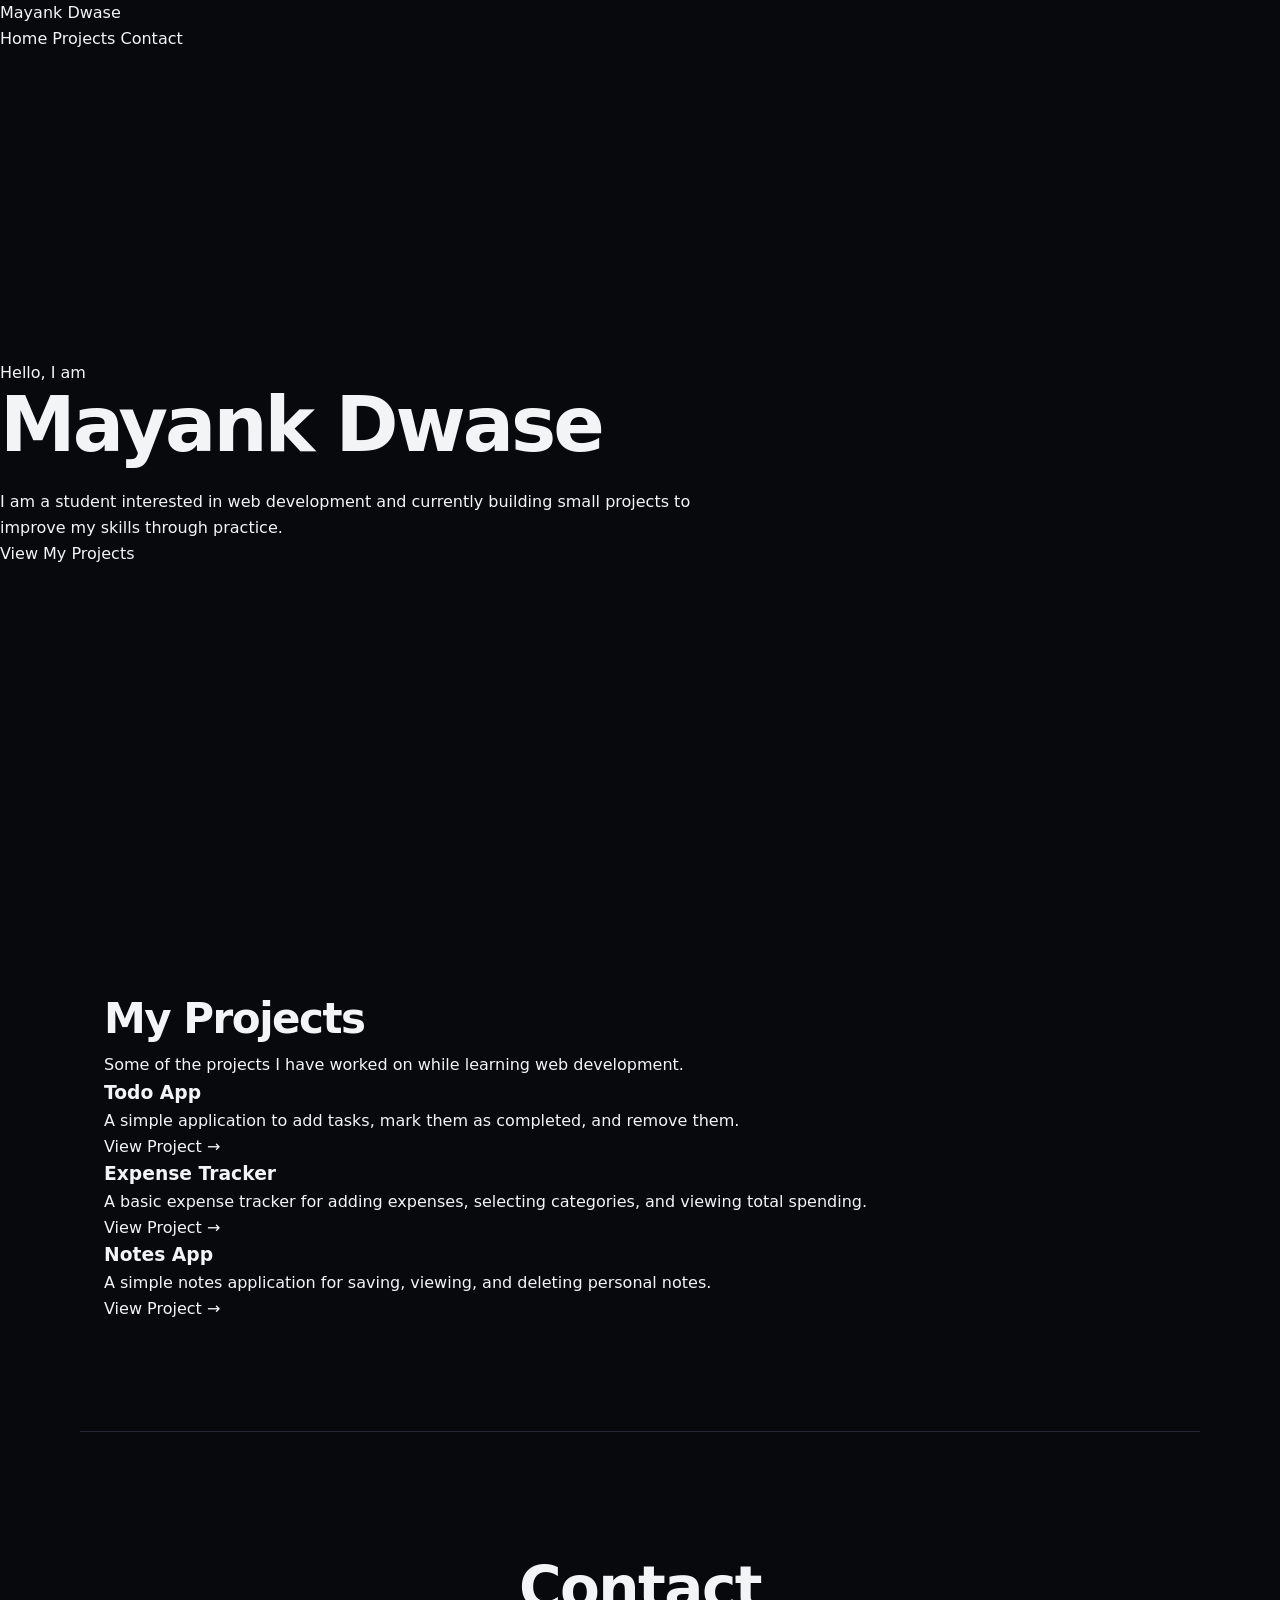
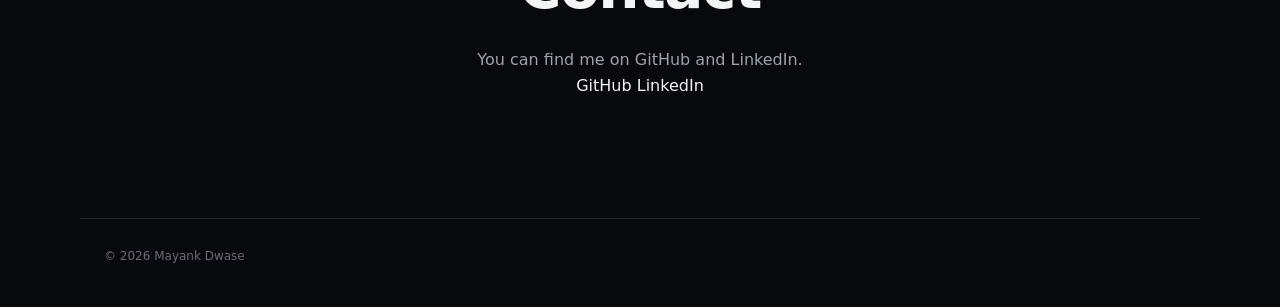
==== commit 41636e86: "Create normal student portfolio" ====
--- a/index.html
+++ b/index.html
@@ -1 +1,65 @@
-<!DOCTYPE html><html lang="en"><head><meta charset="UTF-8"><meta name="viewport" content="width=device-width, initial-scale=1.0"><title>Mayank Dwase</title><link rel="stylesheet" href="assets/style.css"></head><body><main><h1>Mayank Dwase</h1><p>Student Portfolio</p><hr><h2>Projects</h2><ul><li><a href="projects/todo.html">Todo App</a></li><li><a href="projects/expense-tracker.html">Expense Tracker</a></li><li><a href="projects/notes.html">Notes App</a></li></ul><hr><p><a href="https://github.com/Mayank-dwase3" target="_blank" rel="noreferrer">GitHub</a></p><p><a href="https://www.linkedin.com/in/mayank-dwase/" target="_blank" rel="noreferrer">LinkedIn</a></p></main></body></html>+<!DOCTYPE html>
+<html lang="en">
+<head>
+<meta charset="UTF-8">
+<meta name="viewport" content="width=device-width, initial-scale=1.0">
+<title>Mayank Dwase | Student Portfolio</title>
+<link rel="stylesheet" href="assets/style.css">
+</head>
+<body>
+<header class="site-header">
+  <div class="container nav-wrap">
+    <a class="name" href="#home">Mayank Dwase</a>
+    <nav>
+      <a href="#home">Home</a>
+      <a href="#projects">Projects</a>
+      <a href="#contact">Contact</a>
+    </nav>
+  </div>
+</header>
+<main>
+  <section id="home" class="hero container">
+    <div>
+      <p class="intro">Hello, I am</p>
+      <h1>Mayank Dwase</h1>
+      <p class="lead">I am a student interested in web development and currently building small projects to improve my skills through practice.</p>
+      <a class="button" href="#projects">View My Projects</a>
+    </div>
+  </section>
+
+  <section id="projects" class="section container">
+    <h2>My Projects</h2>
+    <p class="section-intro">Some of the projects I have worked on while learning web development.</p>
+    <div class="projects">
+      <article class="card">
+        <h3>Todo App</h3>
+        <p>A simple application to add tasks, mark them as completed, and remove them.</p>
+        <a href="projects/todo.html">View Project →</a>
+      </article>
+      <article class="card">
+        <h3>Expense Tracker</h3>
+        <p>A basic expense tracker for adding expenses, selecting categories, and viewing total spending.</p>
+        <a href="projects/expense-tracker.html">View Project →</a>
+      </article>
+      <article class="card">
+        <h3>Notes App</h3>
+        <p>A simple notes application for saving, viewing, and deleting personal notes.</p>
+        <a href="projects/notes.html">View Project →</a>
+      </article>
+    </div>
+  </section>
+
+  <section id="contact" class="section contact container">
+    <h2>Contact</h2>
+    <p>You can find me on GitHub and LinkedIn.</p>
+    <div class="links">
+      <a href="https://github.com/Mayank-dwase3" target="_blank" rel="noreferrer">GitHub</a>
+      <a href="https://www.linkedin.com/in/mayank-dwase/" target="_blank" rel="noreferrer">LinkedIn</a>
+    </div>
+  </section>
+</main>
+<footer>
+  <div class="container">© 2026 Mayank Dwase</div>
+</footer>
+</body>
+</html>
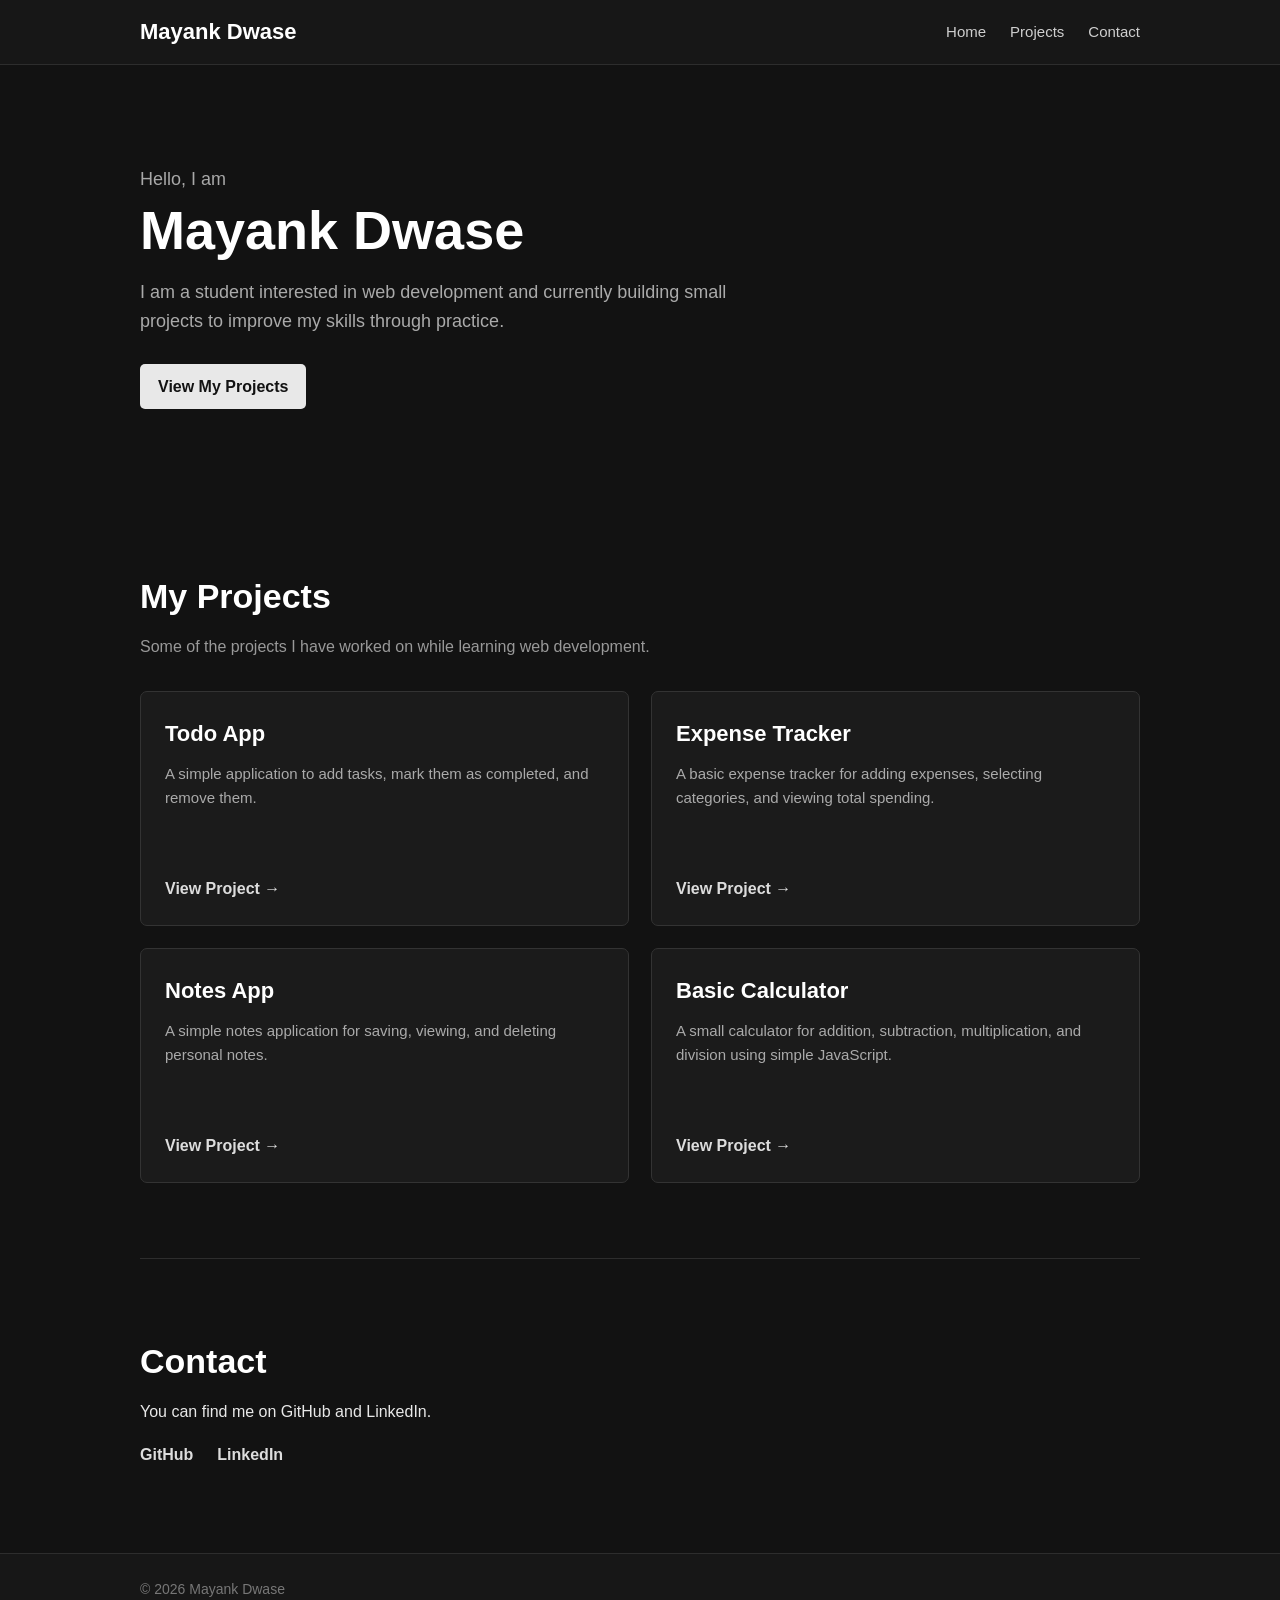
==== commit 67d1a41a: "Add calculator to portfolio" ====
--- a/index.html
+++ b/index.html
@@ -46,6 +46,11 @@
         <p>A simple notes application for saving, viewing, and deleting personal notes.</p>
         <a href="projects/notes.html">View Project →</a>
       </article>
+      <article class="card">
+        <h3>Basic Calculator</h3>
+        <p>A small calculator for addition, subtraction, multiplication, and division using simple JavaScript.</p>
+        <a href="projects/calculator.html">View Project →</a>
+      </article>
     </div>
   </section>
 
--- a/assets/style.css
+++ b/assets/style.css
@@ -1 +1 @@
-*{box-sizing:border-box;margin:0;padding:0}:root{--bg:#08090d;--panel:#10121a;--text:#f3f4f6;--muted:#9ca3af;--line:#232633;--accent:#8b5cf6;--accent2:#22d3ee}html{scroll-behavior:smooth}body{font-family:Inter,ui-sans-serif,system-ui,-apple-system,BlinkMacSystemFont,"Segoe UI",sans-serif;background:var(--bg);color:var(--text);line-height:1.6;overflow-x:hidden}a{color:inherit;text-decoration:none}.bg-glow{position:fixed;width:420px;height:420px;border-radius:50%;filter:blur(120px);opacity:.12;pointer-events:none;z-index:-1}.glow-one{background:#8b5cf6;top:-150px;right:-100px}.glow-two{background:#22d3ee;bottom:-180px;left:-120px}.nav{height:76px;max-width:1120px;margin:auto;padding:0 24px;display:flex;align-items:center;justify-content:space-between;border-bottom:1px solid rgba(255,255,255,.05)}.brand{font-size:25px;font-weight:900;letter-spacing:-1px}.brand span{color:var(--accent)}.nav nav{display:flex;gap:28px;color:#b9bdc8;font-size:14px}.nav nav a:hover{color:#fff}.section{max-width:1120px;margin:auto;padding:110px 24px}.hero{min-height:calc(100vh - 76px);display:grid;grid-template-columns:1.15fr .85fr;align-items:center;gap:70px}.eyebrow{font-size:11px;letter-spacing:2.4px;font-weight:800;color:#a78bfa;margin-bottom:14px}h1{font-size:clamp(44px,6vw,76px);line-height:1.02;letter-spacing:-3px;margin-bottom:26px}h1 span{background:linear-gradient(90deg,#c4b5fd,#67e8f9);-webkit-background-clip:text;background-clip:text;color:transparent}.hero-text{max-width:620px;color:var(--muted);font-size:18px}.actions{display:flex;gap:12px;margin-top:30px;flex-wrap:wrap}.btn{padding:12px 20px;border-radius:10px;font-weight:750;font-size:14px;border:1px solid var(--line);transition:.2s}.btn.primary{background:#fff;color:#090a0e}.btn.primary:hover{transform:translateY(-2px);box-shadow:0 12px 30px rgba(255,255,255,.1)}.btn.ghost{background:rgba(255,255,255,.03)}.btn.ghost:hover{border-color:#555b6d}.quick-links{display:flex;gap:22px;margin-top:22px;color:#8e94a3;font-size:13px}.quick-links a:hover{color:#fff}.hero-card{background:linear-gradient(145deg,#141722,#0d0f15);border:1px solid #272b3a;border-radius:18px;padding:22px;box-shadow:0 30px 80px rgba(0,0,0,.35);transform:rotate(1deg)}.terminal-top{display:flex;gap:7px;border-bottom:1px solid #262a36;padding-bottom:16px;margin-bottom:22px}.terminal-top i{width:8px;height:8px;border-radius:50%;background:#555}.code{display:flex;flex-direction:column;gap:12px;font-family:ui-monospace,SFMono-Regular,Menlo,monospace;font-size:13px;color:#d1d5db}.code .muted{color:#656b79}.code b{color:#c4b5fd}.code .accent{color:#67e8f9;margin-top:12px}.section-heading{display:flex;justify-content:space-between;gap:30px;align-items:end;margin-bottom:42px}.section h2{font-size:42px;letter-spacing:-1.5px}.section-note{color:var(--muted);max-width:390px;font-size:14px}.project-grid{display:grid;grid-template-columns:repeat(3,1fr);gap:18px}.project-card{position:relative;min-height:390px;padding:28px;background:linear-gradient(160deg,#11131b,#0c0e13);border:1px solid var(--line);border-radius:16px;display:flex;flex-direction:column;transition:.25s}.project-card:hover{transform:translateY(-6px);border-color:#3a4051}.project-card.featured{border-color:#3a2b67;box-shadow:inset 0 1px 0 rgba(196,181,253,.08)}.project-number{position:absolute;right:24px;top:24px;color:#555b6c;font:12px ui-monospace,monospace}.project-icon{width:46px;height:46px;border-radius:12px;display:grid;place-items:center;background:#181b27;color:#c4b5fd;font-weight:900;margin-bottom:24px}.project-card h3{font-size:25px;margin-bottom:10px}.project-card p{color:var(--muted);font-size:14px;line-height:1.7}.tags{display:flex;gap:7px;flex-wrap:wrap;margin-top:20px}.tags span{font-size:10px;color:#b8bdc9;border:1px solid #2b2f3c;padding:5px 8px;border-radius:99px}.project-link{margin-top:auto;padding-top:25px;color:#c4b5fd;font-size:13px;font-weight:800;display:flex;justify-content:space-between}.project-link span{transition:.2s}.project-link:hover span{transform:translateX(5px)}.split{display:grid;grid-template-columns:.7fr 1.3fr;gap:80px;border-top:1px solid var(--line)}.skill-list{border-top:1px solid var(--line)}.skill-list div{display:flex;justify-content:space-between;gap:20px;padding:20px 0;border-bottom:1px solid var(--line);font-size:14px}.skill-list span{color:var(--muted);text-align:right}.contact{border-top:1px solid var(--line);text-align:center;padding-bottom:120px}.contact h2{font-size:clamp(34px,5vw,58px);margin-bottom:12px}.contact>p:not(.eyebrow){color:var(--muted);max-width:600px;margin:auto}.contact .actions{justify-content:center}footer{max-width:1120px;margin:auto;padding:28px 24px 40px;border-top:1px solid var(--line);display:flex;justify-content:space-between;color:#666c7a;font-size:12px}@media(max-width:800px){.hero{grid-template-columns:1fr;padding-top:70px}.hero-card{display:none}.project-grid{grid-template-columns:1fr}.split{grid-template-columns:1fr;gap:30px}.section-heading{display:block}.section-note{margin-top:12px}.nav nav{gap:14px}.nav{padding:0 18px}h1{letter-spacing:-2px}.skill-list div{display:block}.skill-list span{display:block;text-align:left;margin-top:5px}}+*{box-sizing:border-box;margin:0;padding:0}html{scroll-behavior:smooth}body{font-family:Arial,Helvetica,sans-serif;background:#121212;color:#e8e8e8;line-height:1.6}a{color:inherit;text-decoration:none}.container{width:min(1000px,92%);margin:auto}.site-header{background:#171717;border-bottom:1px solid #2d2d2d;position:sticky;top:0;z-index:10}.nav-wrap{height:64px;display:flex;align-items:center;justify-content:space-between}.name{font-size:22px;font-weight:700;color:#fff}.site-header nav{display:flex;gap:24px;font-size:15px}.site-header nav a{color:#cfcfcf}.site-header nav a:hover{color:#fff;text-decoration:none}.hero{padding:100px 0 85px;background:#121212}.intro{font-size:18px;color:#a8a8a8;margin-bottom:7px}.hero h1{font-size:54px;line-height:1.1;margin-bottom:18px;font-weight:700;color:#fff}.lead{max-width:650px;color:#aaa;font-size:18px;margin-bottom:28px}.button{display:inline-block;background:#e8e8e8;color:#121212;padding:10px 18px;border-radius:5px;font-weight:600}.button:hover{background:#fff;text-decoration:none}.section{padding:75px 0}.section h2{font-size:34px;margin-bottom:10px;color:#fff}.section-intro{color:#999;margin-bottom:32px}.projects{display:grid;grid-template-columns:repeat(2,1fr);gap:22px}.card{background:#1b1b1b;border:1px solid #333;border-radius:7px;padding:24px;min-height:235px;display:flex;flex-direction:column}.card:hover{border-color:#4a4a4a}.card h3{font-size:22px;margin-bottom:10px;color:#fff}.card p{color:#aaa;font-size:15px}.card a{margin-top:auto;padding-top:22px;color:#ddd;font-weight:600}.card a:hover{color:#fff;text-decoration:underline}.contact{border-top:1px solid #2d2d2d;padding-bottom:85px}.links{display:flex;gap:24px;margin-top:18px;font-weight:600;color:#ddd}.links a:hover{color:#fff;text-decoration:underline}footer{border-top:1px solid #2d2d2d;background:#171717;color:#777;padding:24px 0;font-size:14px}@media(max-width:760px){.site-header nav{gap:14px}.hero{padding:75px 0 65px}.hero h1{font-size:42px}.lead{font-size:17px}.projects{grid-template-columns:1fr}.section{padding:60px 0}}
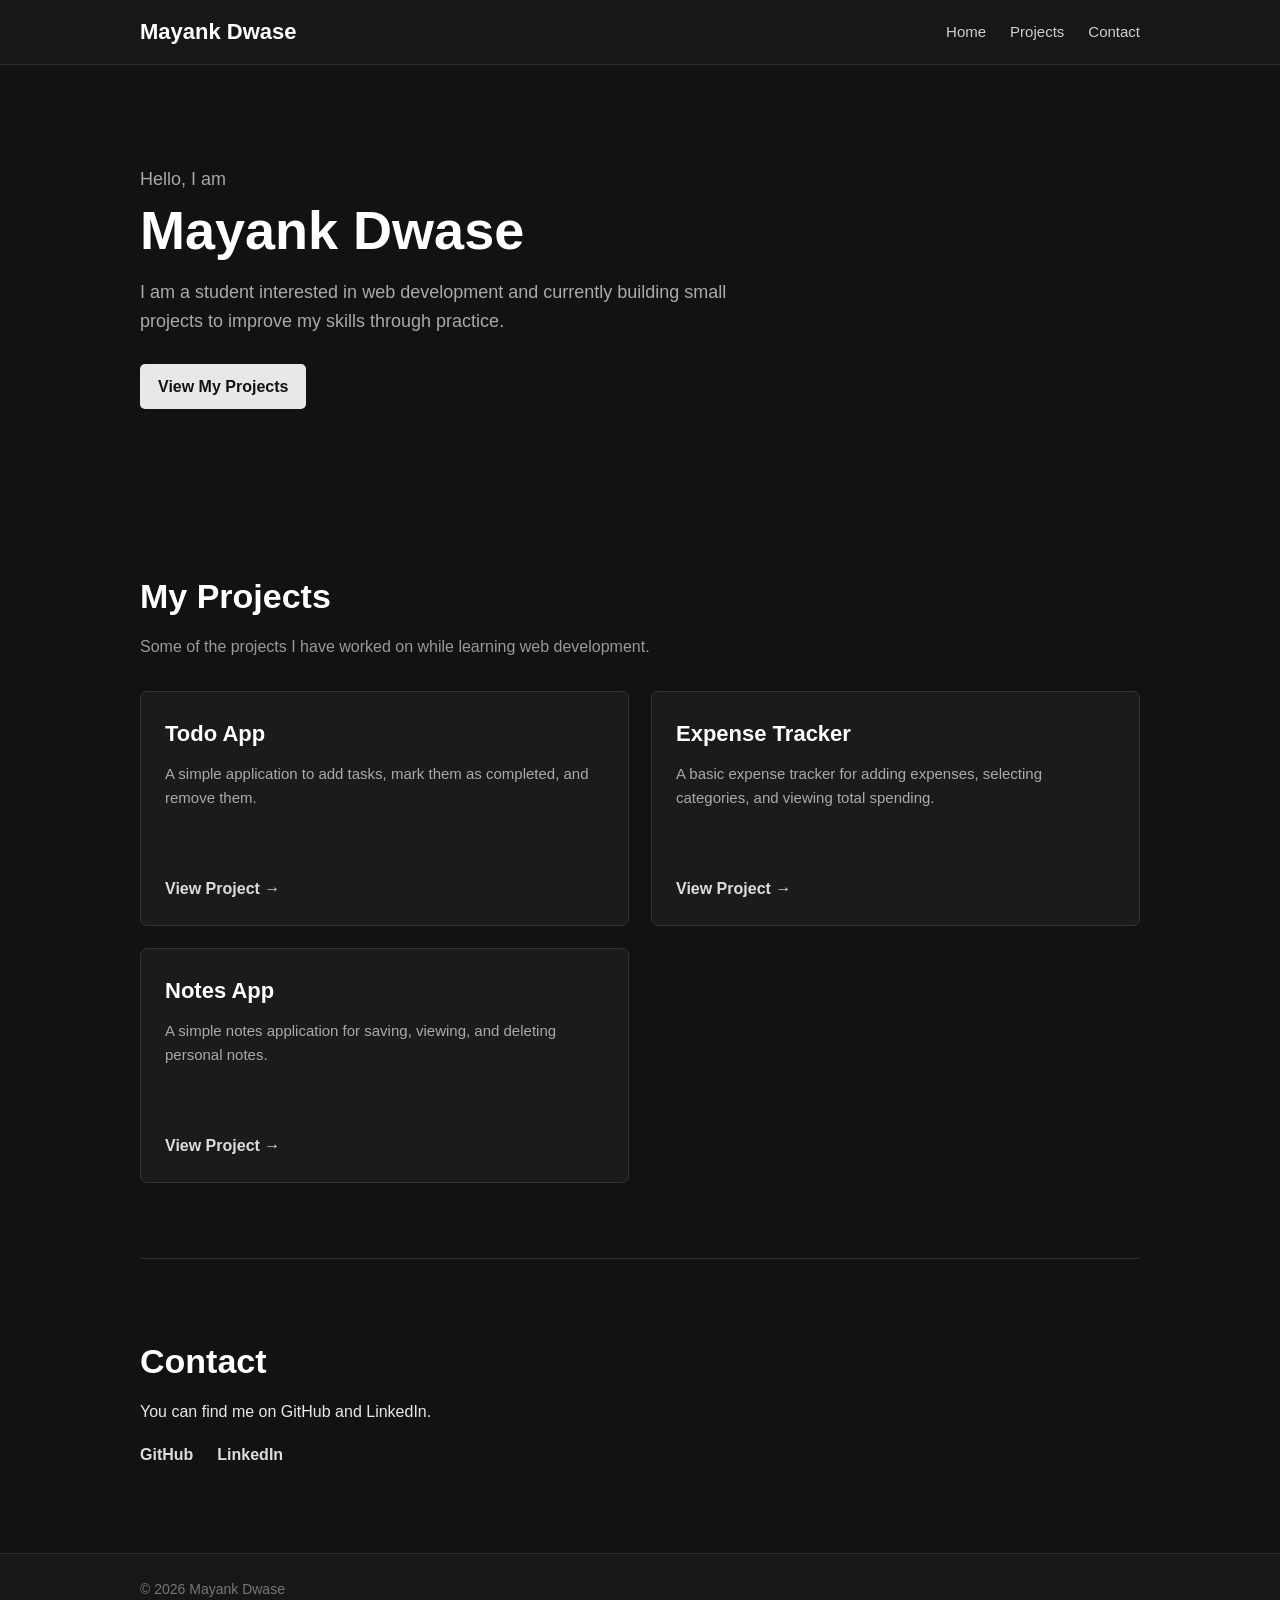
==== commit ab9949c1: "Remove calculator from portfolio" ====
--- a/index.html
+++ b/index.html
@@ -46,11 +46,6 @@
         <p>A simple notes application for saving, viewing, and deleting personal notes.</p>
         <a href="projects/notes.html">View Project →</a>
       </article>
-      <article class="card">
-        <h3>Basic Calculator</h3>
-        <p>A small calculator for addition, subtraction, multiplication, and division using simple JavaScript.</p>
-        <a href="projects/calculator.html">View Project →</a>
-      </article>
     </div>
   </section>
 
